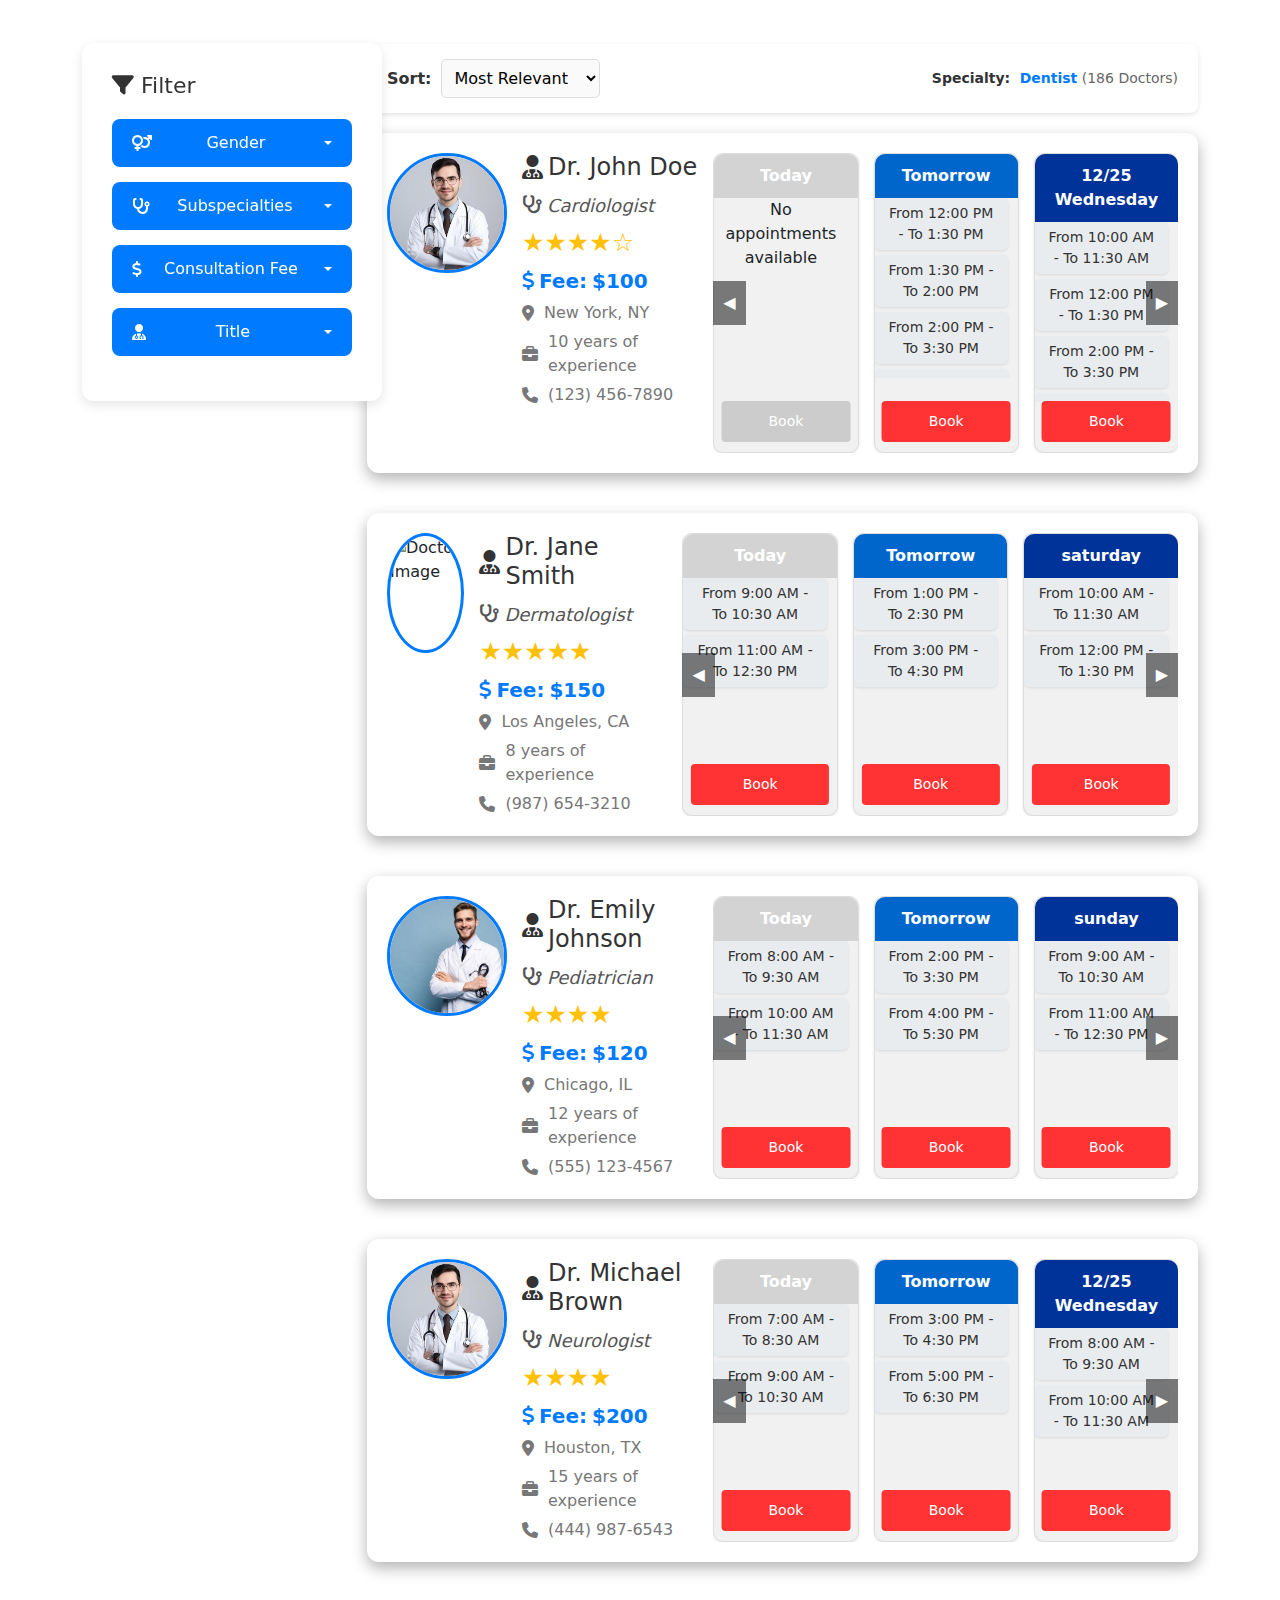
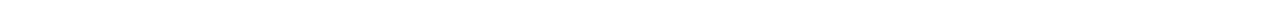
==== Doctor_Information/index.html @ 260761ae "Add doctor information folder" ====
<!DOCTYPE html>
<html lang="en">
<head>
    <meta charset="UTF-8">
    <meta name="viewport" content="width=device-width, initial-scale=1.0">
    <title>Medical System</title>
    <link rel="stylesheet" href="style.css">
    <link href="https://cdn.jsdelivr.net/npm/bootstrap@5.3.0-alpha1/dist/css/bootstrap.min.css" rel="stylesheet">
    <link rel="stylesheet" href="https://cdnjs.cloudflare.com/ajax/libs/font-awesome/6.7.2/css/all.min.css">
</head>
<body>
    <div class="container mt-4">
        <!-- Filter Box -->
        <div class="row">
            <div class="col-md-3">
                <button class="filter-toggle" onclick="toggleFilterBox()">Filter</button>
                <div class="filter-box">
                    <h4><i class="fa-solid fa-filter"></i> Filter</h4>
                    <div class="filter-group">
                        <div class="dropdown">
                            <button class="dropdown-toggle"><i class="fa-solid fa-venus-mars"></i> Gender</button>
                            <div class="dropdown-content">
                                <label><input type="checkbox" id="male"> Male</label>
                                <label><input type="checkbox" id="female"> Female</label>
                            </div>
                        </div>
                    </div>
                    <div class="filter-group">
                        <div class="dropdown">
                            <button class="dropdown-toggle"><i class="fa-solid fa-stethoscope"></i> Subspecialties</button>
                            <div class="dropdown-content">
                                <label><input type="checkbox" id="Allspecialty1"> All</label>
                                <label><input type="checkbox" id="specialty1"> Specialty 1</label>
                                <label><input type="checkbox" id="specialty2"> Specialty 2</label>
                                <label><input type="checkbox" id="specialty3"> Specialty 3</label>
                                <label><input type="checkbox" id="specialty4"> Specialty 4</label>
                            </div>
                        </div>
                    </div>
                    <div class="filter-group">
                        <div class="dropdown">
                            <button class="dropdown-toggle"><i class="fa-solid fa-dollar-sign"></i> Consultation Fee</button>
                            <div class="dropdown-content">
                                <label><input type="checkbox" id="fee1"> $50</label>
                                <label><input type="checkbox" id="fee2"> $100</label>
                                <label><input type="checkbox" id="fee3"> Less than $50</label>
                                <label><input type="checkbox" id="fee4"> $50 - $100</label>
                                <label><input type="checkbox" id="fee5"> More than $100</label>
                            </div>
                        </div>
                    </div>
                    <div class="filter-group">
                        <div class="dropdown">
                            <button class="dropdown-toggle"><i class="fa-solid fa-user-md"></i> Title</button>
                            <div class="dropdown-content">
                                <label><input type="checkbox" id="title1"> Dr.</label>
                                <label><input type="checkbox" id="title2"> Prof.</label>
                            </div>
                        </div>
                    </div>
                </div>
            </div>

            <!-- Doctor Cards -->
            <div class="col-md-9">
                
                <div class="filter-bar">
                    <div class="sort-section">
                        <label for="sort" class="sort-label">Sort:</label>
                        <select id="sort" class="sort-select">
                            <option value="most-relevant">Most Relevant</option>
                            <option value="highest-rated">Highest Rated</option>
                            <option value="most-reviewed">Most Reviewed</option>
                        </select>
                    </div>
                    <div class="filter-section">
                        <span class="filter-title">Specialty:</span> 
                        <strong class="filter-value">Dentist</strong> (186 Doctors)
                    </div>
                </div>

                <div class="doctor-cards-container">
                    <!-- Doctor cards will be dynamically inserted here -->
                </div>
            </div>

        </div>
    </div>

    <script src="https://cdn.jsdelivr.net/npm/bootstrap@5.3.0-alpha1/dist/js/bootstrap.bundle.min.js"></script>
    <script src="script.js"></script>
</body>
</html>






<!-- 
/* Responsive Design */
@media (max-width: 1200px) {
    .filter-box {
        position: static;
        width: 100%;
        margin-bottom: 20px;
        box-shadow: none;
    }
    
    .container.mt-4 {
        margin-left: 0;
    }

    .doctor-card {
        flex-direction: column;
        align-items: center;
    }

    .doctor-card img {
        margin-bottom: 15px;
        width: 80px;
        height: 80px;
    }
    
    .doctor-card .card-body {
        width: 100%;
        text-align: center;
    }

    .doctor-card .card-body h5 {
        font-size: 20px;
    }

    .doctor-card .card-body .specialty,
    .doctor-card .card-body .fee,
    .doctor-card .card-body .rating {
        font-size: 14px;
    }
}

@media (max-width: 992px) {
    .filter-box {
        padding: 15px;
    }

    .schedule-carousel {
        flex-direction: column;
        gap: 10px;
    }

    .schedule-arrow {
        display: none;
    }

    .day-column {
        flex: none;
        width: 100%;
        margin-bottom: 15px;
    }

    .book-btn {
        padding: 8px 0;
        font-size: 12px;
    }
}

@media (max-width: 768px) {
    .filter-box {
        width: 100%;
    }
    
    .doctor-card {
        padding: 15px;
        margin-bottom: 20px;
    }

    .sort-section {
        flex-direction: column;
        align-items: flex-start;
    }
    
    .sort-label,
    .filter-title {
        font-size: 14px;
    }
    
    .sort-select {
        width: 100%;
    }
}

@media (max-width: 576px) {
    body {
        font-size: 14px;
    }

    .filter-box {
        padding: 10px;
    }
    
    .doctor-card img {
        width: 60px;
        height: 60px;
    }

    .doctor-card .card-body h5 {
        font-size: 18px;
    }

    .doctor-card .card-body .specialty,
    .doctor-card .card-body .fee,
    .doctor-card .card-body .rating {
        font-size: 12px;
    }
}
-->
---- Doctor_Information/style.css ----
/* Global Styles */
body {
    font-family: 'Arial', sans-serif;
    background-color: #f7f7f7;
    margin: 0;
    padding: 0;
}

.container {
    width: 100%;
    max-width: 1200px;
    margin: 0 auto;
    padding: 20px;
}

.row {
    display: flex;
    flex-wrap: wrap;
}

.col-3, .col-9 {
    padding: 15px;
}

.col-3 {
    flex: 0 0 25%;
    max-width: 25%;
}

.col-9 {
    flex: 0 0 75%;
    max-width: 75%;
}

/* Filter Box Style */
.filter-box {
    position: fixed;
    top: 43px;
    width: 300px;
    box-shadow: 0 4px 12px rgba(0, 0, 0, 0.1);
    border-radius: 12px;
    padding: 30px;
    background-color: #ffffff;
    margin-bottom: 30px;
    z-index: 1000;
}

.filter-box h4 {
    font-size: 22px;
    margin-bottom: 20px;
    color: #333;
}

.filter-box .filter-group {
    margin-bottom: 15px;
}

.filter-box label {
    font-weight: bold;
    color: #444;
}

.filter-box .dropdown {
    position: relative;
    display: inline-block;
    width: 100%;
}

.filter-box .dropdown-content {
    display: none;
    background-color: #f9f9f9;
    min-width: 160px;
    box-shadow: 0px 8px 16px rgba(0, 0, 0, 0.2);
    border-radius: 8px;
    padding: 10px;
    margin-top: 5px;
}

.filter-box .dropdown-content label {
    display: block;
}

.filter-box .dropdown button {
    background-color: #007bff;
    color: white;
    padding: 12px 20px;
    border-radius: 8px;
    width: 100%;
    text-align: left;
    font-size: 16px;
    cursor: pointer;
    border: none;
    display: flex;
    justify-content: space-between;
    align-items: center;
}

.filter-box .dropdown button:hover {
    background-color: #0056b3;
}

.filter-box .dropdown.open .dropdown-content {
    display: block;
}

/* Doctor Card Style */
.filter-bar {
    display: flex;
    justify-content: space-between;
    align-items: center;
    background-color: #ffffff;
    padding: 15px 20px;
    margin-bottom: 20px;
    border-radius: 8px;
    box-shadow: 0 2px 5px rgba(0, 0, 0, 0.1);
}

.sort-section {
    display: flex;
    align-items: center;
}

.sort-label {
    margin-right: 10px;
    font-weight: bold;
    color: #333;
}

.sort-select {
    padding: 8px;
    border: 1px solid #ddd;
    border-radius: 5px;
    background-color: #fafafa;
    transition: all 0.3s ease;
}

.sort-select:hover {
    border-color: #007bff;
}

.filter-section {
    font-size: 14px;
    color: #666;
}

.filter-title {
    font-weight: bold;
    margin-right: 5px;
    color: #333;
}

.filter-value {
    font-weight: bold;
    color: #007bff;
}

.doctor-card {
    background-color: #fff;
    border-radius: 12px;
    box-shadow: 0 6px 15px rgba(0, 0, 0, 0.3);
    margin-bottom: 40px;
    padding: 20px;
    display: flex;
    flex-direction: row;
    gap: 15px;
}

.doctor-card img {
    width: 120px;
    height: 120px;
    border-radius: 50%;
    object-fit: cover;
    border: 3px solid #007bff;
}

.doctor-card .card-body {
    display: flex;
    flex-direction: column;
    width: 300px;
    gap: 5px;
}

.doctor-card .card-body h5 {
    font-size: 24px;
    margin-bottom: 5px;
    color: #333;
    display: flex;
    align-items: center;
    gap: 5px;
}

.doctor-card .card-body .specialty {
    font-size: 18px;
    color: #555;
    font-style: italic;
    display: flex;
    align-items: center;
    gap: 5px;
    margin: 0;
}

.doctor-card .card-body .fee {
    font-size: 20px;
    color: #007bff;
    font-weight: bold;
    display: flex;
    align-items: center;
    gap: 5px;
    margin: 0;
}

.doctor-card .card-body .rating {
    font-size: 25px;
    color: #ffc107;
}

.doctor-card .card-body .location,
.doctor-card .card-body .experience,
.doctor-card .card-body .contact {
    font-size: 16px;
    color: #777;
    display: flex;
    align-items: center;
    gap: 5px;
    margin: 0;
}

.doctor-card .card-body .location i,
.doctor-card .card-body .experience i,
.doctor-card .card-body .contact i {
    margin-right: 5px;
}

.schedule-carousel {
    position: relative;
    display: flex;
    overflow: hidden;
    width: 100%;
}

.schedule-arrow {
    position: absolute;
    top: 50%;
    transform: translateY(-50%);
    background-color: rgba(0, 0, 0, 0.5);
    color: white;
    border: none;
    padding: 10px;
    cursor: pointer;
    z-index: 1000;
}

.schedule-arrow.left {
    left: 0;
}

.schedule-arrow.right {
    right: 0;
}

.schedule-container {
    display: flex;
    flex-direction: row;
    overflow: hidden;
    gap: 15px;
    transition: transform 0.5s ease;
}

.day-column {
    background-color: #f1f1f1;
    flex: 1;
    border: 1px solid #ddd;
    text-align: center;
    border-radius: 10px;
    position: relative;
    padding-bottom: 50px;
    box-shadow: 0 1px 3px rgba(0, 0, 0, 0.1);
}

.day-column:last-child {
    border-right: none;
}

.day-header {
    padding: 10px;
    font-weight: bold;
    color: #fff;
    border-radius: 10px 10px 0px 0px;
}

.day-header.today {
    background-color: lightgray;
}

.day-header.tomorrow {
    background-color: #0066cc;
}

.day-header.other {
    background-color: #003399;
}

.scrollable {
    max-height: 180px;
    overflow-y: auto;
    padding-right: 10px;
    scroll-behavior: smooth;
}

.scrollable::-webkit-scrollbar {
    width: 8px;
}

.scrollable::-webkit-scrollbar-track {
    background: #f1f1f1;
    border-radius: 5px;
}

.scrollable::-webkit-scrollbar-thumb {
    background: #c1c1c1;
    border-radius: 5px;
}

.scrollable::-webkit-scrollbar-thumb:hover {
    background: #a1a1a1;
}

.time-slot {
    padding: 5px 10px;
    margin-bottom: 5px;
    background-color: #e9ecef;
    border-radius: 5px;
    color: #333;
    font-size: 14px;
    box-shadow: 0 1px 3px rgba(0, 0, 0, 0.1);
}

.time-slot:hover {
    background-color: blue;
    color: white;
    cursor: pointer;
    transition: all 0.8s ease;
    transform: scale(1.1);
}

.book-btn {
    display: block;
    position: absolute;
    bottom: 10px;
    left: 50%;
    transform: translateX(-50%);
    width: 90%;
    padding: 10px 0;
    font-size: 14px;
    border: none;
    border-radius: 4px;
    cursor: pointer;
    color: #fff;
}

.book-btn.disabled {
    background-color: #ccc;
    cursor: not-allowed;
}

.book-btn.active {
    background-color: #ff3333;
}

.info {
    padding: 10px;
    text-align: center;
    font-size: 12px;
    background-color: #f4f4f4;
    color: #555;
}

/* Filter Toggle Button */
.filter-toggle {
    display: none;
    background-color: #007bff;
    color: white;
    padding: 10px 20px;
    border-radius: 8px;
    cursor: pointer;
    text-align: center;
    margin-bottom: 20px;
    position: fixed;
    top: 20px;
    left: 20px;
    z-index: 1001;
}

.filter-toggle:hover {
    background-color: #0056b3;
}

/* Responsive Design */
@media (min-width: 992px) and (max-width: 1200px) {
    .filter-box {
        position: fixed;
        width: 23% !important;
        margin-bottom: 20px;
        box-shadow: 0 1px 10px rgba(0, 0, 0, 0.4);
        border-radius: 12px;
        padding: 14px;
        background-color: #ffffff;
        left: 30px;
        margin: auto;
    }

    .doctor-card {
        flex-direction: row ;
        align-items: center;
    }

    .doctor-card img {
        margin-bottom: 15px;
        width: 80px ;
        height: 80px ;
    }
    
    .doctor-card .card-body {
        text-align: center ;
        align-items: baseline ;
    }

    .doctor-card .card-body h5 {
        font-size: 20px;
    }

    .doctor-card .card-body .specialty,
    .doctor-card .card-body .fee {
        font-size: 14px;
    }

    .doctor-card .card-body .rating {
        font-size: 20px ;
    }
}

@media (min-width: 768px) and (max-width: 991px) {

    .filter-box {
        position: fixed;
        width: 23%;
        box-shadow: 0 1px 10px rgba(0, 0, 0, 0.4);
        border-radius: 12px;
        padding: 10px;
        background-color: #ffffff;
        left: 20px;
    }
    .filter-box h4 {
        font-size: 20px;
    }
    .filter-box .dropdown button {
        font-size: 14px;
    }

    .doctor-card {
        flex-direction: column ;
        align-items: center;
    }

    .doctor-card img {
        margin-bottom: 15px ;
        width: 80px ;
        height: 80px ;
    }
    
    .doctor-card .card-body {
        width: 100% ;
        text-align: center ;
    }

    .doctor-card .card-body h5 {
        font-size: 20px;
    }

    .doctor-card .card-body .specialty,
    .doctor-card .card-body .fee,
    .doctor-card .card-body .rating {
        font-size: 14px;
    }
}


@media (max-width: 767px) {
    .filter-box {
        display: none !important;
        width: 100% !important;
    }
    .filter-box h4 {
        font-size: 20px;
    }
    .filter-box .dropdown button {
        font-size: 14px;
    }

    .filter-toggle {
        display: block !important;
    }
    .filter-box h4 {
        font-size: 20px;
    }
    .filter-box .dropdown button {
        font-size: 14px;
    }
    .filter-box.active {
        display: block !important;
        position: fixed !important;
        top: 68px !important;
        left: 20px !important;
        width: 230px !important;
        z-index: 2000 !important;
    }

    .doctor-card {
        padding: 15px ;
        margin-bottom: 20px ;
        display: flex ;
        flex-direction: column;
    }


    .sort-section {
        flex-direction: column !important;
        align-items: flex-start !important;
    }
    
    .sort-label,
    .filter-title {
        font-size: 14px !important;
    }
    
    .sort-select {
        width: 100% !important;
    }
}

@media (max-width: 576px) {
    body {
        font-size: 14px !important;
    }

    .filter-box {
        padding: 10px !important;
    }
    
    .doctor-card img {
        width: 60px !important;
        height: 60px !important;
    }

    .doctor-card .card-body h5 {
        font-size: 18px !important;
    }

    .doctor-card .card-body .specialty,
    .doctor-card .card-body .fee,
    .doctor-card .card-body .rating {
        font-size: 12px !important;
    }
}
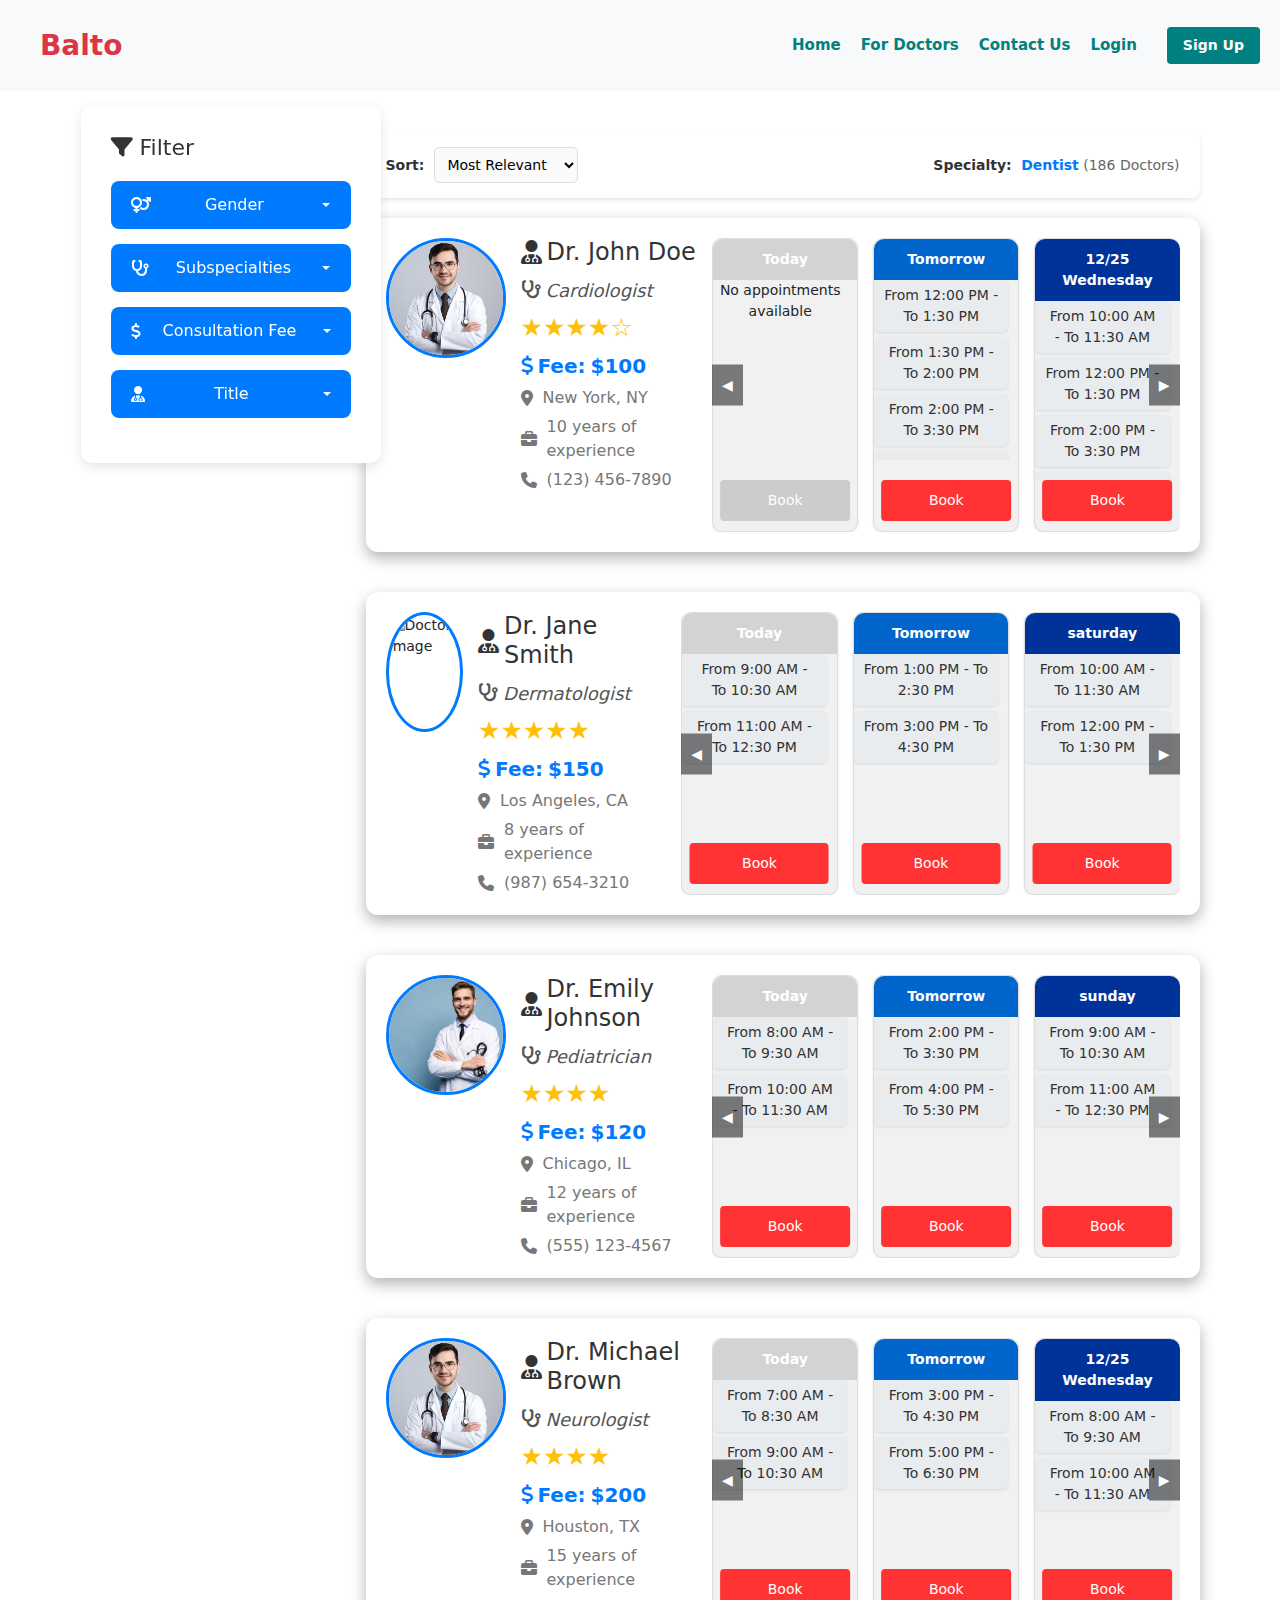
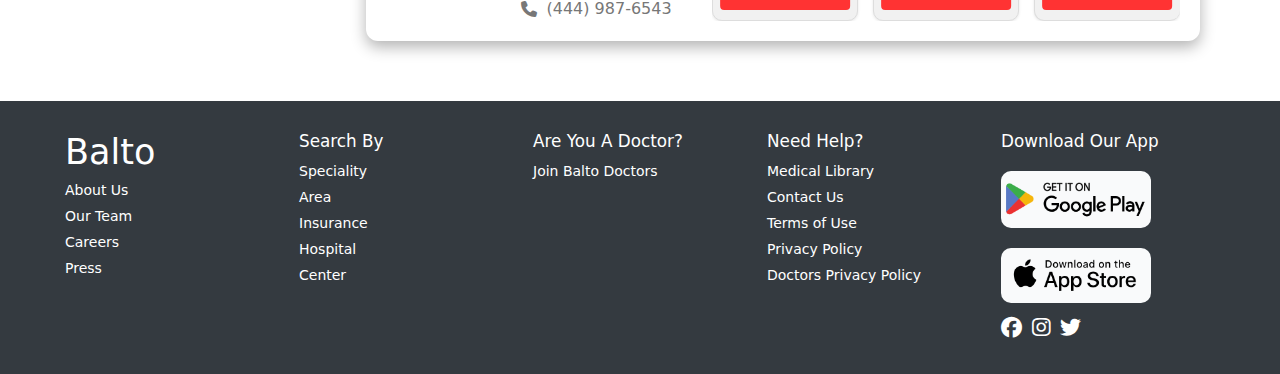
==== commit 507d4381: "Merge branch 'main' of https://github.com/mohamed-belall/Balto_frontEnd into home" ====
--- a/Doctor_Information/index.html
+++ b/Doctor_Information/index.html
@@ -5,10 +5,28 @@
     <meta name="viewport" content="width=device-width, initial-scale=1.0">
     <title>Medical System</title>
     <link rel="stylesheet" href="style.css">
+    <link rel="stylesheet" href="../Shared/Shared_Style.css">
     <link href="https://cdn.jsdelivr.net/npm/bootstrap@5.3.0-alpha1/dist/css/bootstrap.min.css" rel="stylesheet">
     <link rel="stylesheet" href="https://cdnjs.cloudflare.com/ajax/libs/font-awesome/6.7.2/css/all.min.css">
 </head>
 <body>
+
+    <nav class="navbar">
+        <div class="logo">
+          <!-- <img src="https://via.placeholder.com/100x30" alt="Vezeeta Logo" /> -->
+          <span>Balto</span>
+        </div>
+        <div class="nav-content">
+          <ul class="nav-links">
+            <li><a href="#">Home</a></li>
+            <li><a href="#">For Doctors</a></li>
+            <li><a href="#">Contact Us</a></li>
+            <li><a href="../doctor/signin.html">Login</a></li>
+          </ul>
+          <button class="signup-btn"  onclick="openModal()">Sign Up</button>
+        </div>
+      </nav>
+
     <div class="container mt-4">
         <!-- Filter Box -->
         <div class="row">
@@ -87,6 +105,71 @@
         </div>
     </div>
 
+    <footer>
+        <div class="footer-container">
+          <!-- Column 1 -->
+          <div class="footer-column">
+            <h1>Balto</h1>
+            <ul>
+              <li><a href="#">About Us</a></li>
+              <li><a href="#">Our Team</a></li>
+              <li><a href="#">Careers</a></li>
+              <li><a href="#">Press</a></li>
+            </ul>
+          </div>
+    
+          <!-- Column 2 -->
+          <div class="footer-column">
+            <h3>Search By</h3>
+            <ul>
+              <li><a href="#">Speciality</a></li>
+              <li><a href="#">Area</a></li>
+              <li><a href="#">Insurance</a></li>
+              <li><a href="#">Hospital</a></li>
+              <li><a href="#">Center</a></li>
+            </ul>
+          </div>
+    
+          <!-- Column 3 -->
+          <div class="footer-column">
+            <h3>Are You A Doctor?</h3>
+            <ul>
+              <li><a href="#">Join Balto Doctors</a></li>
+            </ul>
+          </div>
+    
+          <!-- Column 4 -->
+          <div class="footer-column">
+            <h3>Need Help?</h3>
+            <ul>
+              <li><a href="#">Medical Library</a></li>
+              <li><a href="#">Contact Us</a></li>
+              <li><a href="#">Terms of Use</a></li>
+              <li><a href="#">Privacy Policy</a></li>
+              <li><a href="#">Doctors Privacy Policy</a></li>
+            </ul>
+          </div>
+    
+          <!-- Column 5 -->
+          <div class="footer-column">
+            <h3>Download Our App</h3>
+            <div class="app-links">
+              <a href="#">
+                <img src="../assets/images/gp.png" alt="Google Play" />
+              </a>
+              <a href="#">
+                <img src="../assets/images/as.png" alt="App Store" />
+              </a>
+            </div>
+            <div class="social-icons">
+              <a href="#"><i class="fa-brands fa-facebook"></i></a>
+              <a href="#"><i class="fa-brands fa-instagram"></i></i></a>
+              <a href="#"><i class="fa-brands fa-twitter"></i></a>
+            </div>
+          </div>
+        </div>
+      </footer>
+
     <script src="https://cdn.jsdelivr.net/npm/bootstrap@5.3.0-alpha1/dist/js/bootstrap.bundle.min.js"></script>
     <script src="script.js"></script>
 </body>
--- a/Doctor_Information/style.css
+++ b/Doctor_Information/style.css
@@ -35,7 +35,7 @@
 /* Filter Box Style */
 .filter-box {
     position: fixed;
-    top: 43px;
+    top: 105px;
     width: 300px;
     box-shadow: 0 4px 12px rgba(0, 0, 0, 0.1);
     border-radius: 12px;
@@ -407,6 +407,7 @@
         background-color: #ffffff;
         left: 30px;
         margin: auto;
+        top: 130px;
     }
 
     .doctor-card {
@@ -430,7 +431,8 @@
     }
 
     .doctor-card .card-body .specialty,
-    .doctor-card .card-body .fee {
+    .doctor-card .card-body .fee ,
+    .doctor-card .card-body .experience {
         font-size: 14px;
     }
 
@@ -449,6 +451,7 @@
         padding: 10px;
         background-color: #ffffff;
         left: 20px;
+        top: 130px;
     }
     .filter-box h4 {
         font-size: 20px;
@@ -478,9 +481,13 @@
     }
 
     .doctor-card .card-body .specialty,
-    .doctor-card .card-body .fee,
-    .doctor-card .card-body .rating {
+    .doctor-card .card-body .fee
+    {
         font-size: 14px;
+    }
+    .doctor-card .card-body .rating 
+    {
+        font-size: 20px;
     }
 }
 
@@ -498,7 +505,8 @@
     }
 
     .filter-toggle {
-        display: block !important;
+        display: block;
+        top: 85px;
     }
     .filter-box h4 {
         font-size: 20px;
@@ -509,7 +517,7 @@
     .filter-box.active {
         display: block !important;
         position: fixed !important;
-        top: 68px !important;
+        top: 130px !important;
         left: 20px !important;
         width: 230px !important;
         z-index: 2000 !important;
@@ -522,10 +530,16 @@
         flex-direction: column;
     }
 
-
+    .filter-bar
+    {
+        display: flex;
+        flex-direction: column;
+        gap: 10px;
+    }
+    
     .sort-section {
-        flex-direction: column !important;
-        align-items: flex-start !important;
+        flex-direction: row;
+        align-items: center;
     }
     
     .sort-label,
--- a/Shared/Shared_Style.css
+++ b/Shared/Shared_Style.css
@@ -0,0 +1,161 @@
+:root {
+    --primary-color: #008080;
+    --secondary-color: #919191;
+    --success-color: #28a745;
+    --danger-color: #dc3545;
+    --warning-color: #ffc107;
+    --info-color: #17a2b8;
+    --light-color: #f8f9fa;
+    --dark-color: #343a40;
+    font-size: 14px !important;
+  }
+
+  /* =======  header =======*/
+
+.navbar {
+    display: flex;
+    justify-content: space-between;
+    align-items: center;
+    border: none !important;
+    border-bottom: 1px solid #ddd;
+    padding: 30px 20px;
+    background-color: var(--light-color);
+    color: white;
+  }
+  .nav-content {
+    display: flex;
+    align-items: center;
+    gap: 30px;
+    padding: 20px;
+  }
+  
+  .logo img {
+    height: 30px;
+  }
+  .logo span {
+    font-size: 2rem;
+    font-weight: bolder;
+    color: var(--danger-color);
+    margin-left: 40px;
+  }
+  
+  .nav-links {
+    list-style: none;
+    display: flex;
+    gap: 20px;
+    margin: 0;
+    padding: 0;
+  }
+  
+  .nav-links li {
+    display: inline;
+    font-size: 15px;
+    font-weight: bold;
+  }
+  
+  .nav-links a {
+    text-decoration: none;
+    color: var(--primary-color);
+    font-weight: bold;
+  }
+  
+  .nav-links a:hover {
+    color: var(--secondary-color);
+  }
+  
+  .signup-btn {
+    padding: 8px 16px;
+    background-color: var(--primary-color);
+    color: white;
+    border: none;
+    border-radius: 4px;
+    cursor: pointer;
+    font-weight: bold;
+  }
+  
+  .signup-btn:hover {
+    background-color: var(--dark-color);
+  }
+
+  /* Footer */
+
+  footer {
+    background-color: var(--dark-color);
+    color: white;
+    padding: 20px 0;
+  }
+  
+  .footer-container {
+    display: flex;
+    flex-wrap: wrap;
+    max-width: 1200px;
+    margin: 0 auto;
+    padding: 0 15px;
+    justify-content: space-between;
+  }
+  
+  .footer-column {
+    flex: 1;
+    min-width: 200px;
+    margin: 10px;
+  }
+  
+  .footer-column h3 {
+    font-size: 1.2rem;
+    margin-bottom: 10px;
+  }
+  
+  .footer-column ul {
+    list-style: none;
+    padding: 0;
+  }
+  
+  .footer-column ul li {
+    margin: 5px 0;
+  }
+  
+  .footer-column ul li a {
+    color: white;
+    text-decoration: none;
+    transition: color 0.3s ease;
+  }
+  
+  .footer-column ul li a:hover {
+    color: var(--primary-color);
+  }
+  
+  .app-links img {
+    max-width: 150px;
+    border-radius: 10px;
+    margin: 10px 0;
+  }
+  
+  .social-icons {
+    display: flex;
+    gap: 10px;
+  }
+  
+  .social-icons a {
+    color: white;
+    font-size: 1.5rem;
+    transition: color 0.3s ease;
+  }
+  
+  .social-icons a:hover {
+    color: var(--primary-color);
+  }
+  
+  @media (max-width: 768px) {
+    .footer-container {
+      flex-direction: column;
+      align-items: center;
+    }
+  
+    .footer-column {
+      text-align: center;
+    }
+  
+    .social-icons {
+      justify-content: center;
+    }
+  }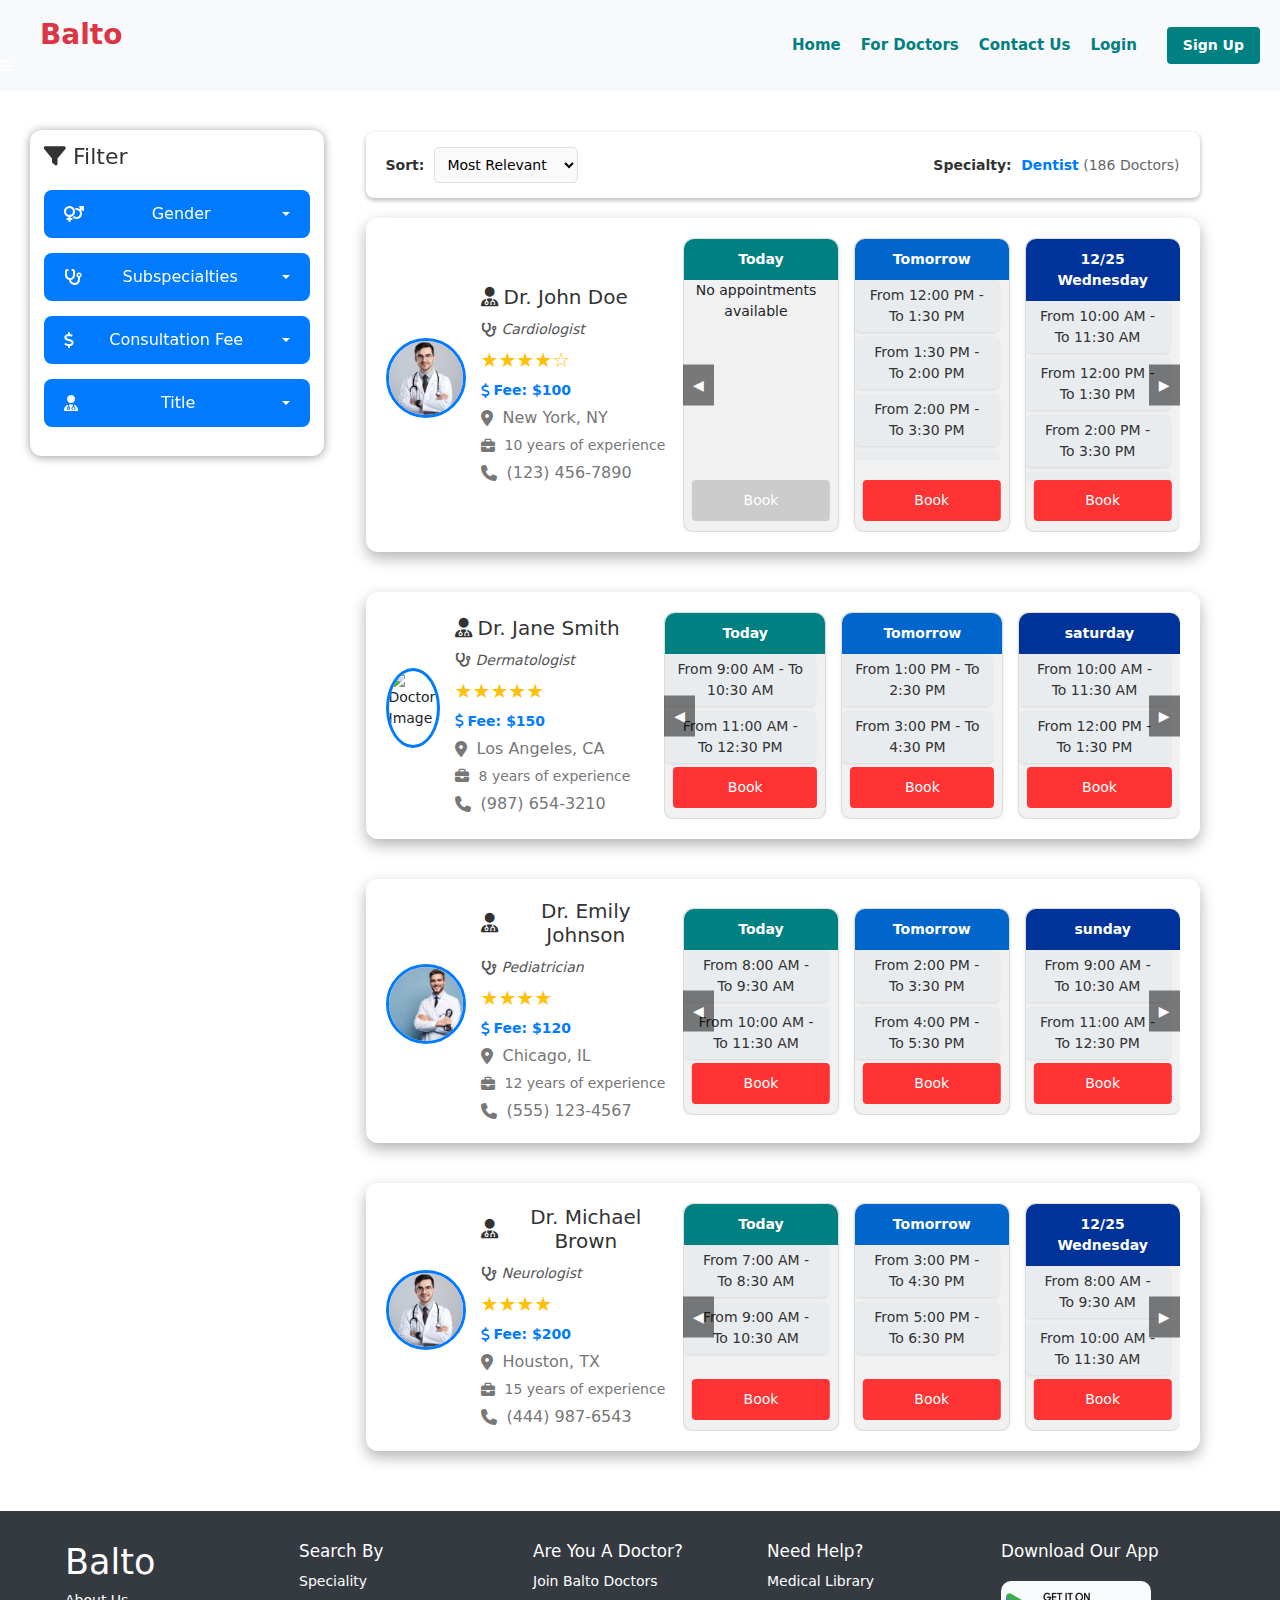
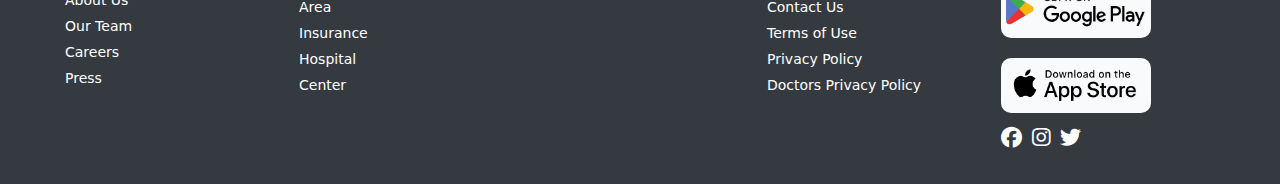
==== commit 6707fcd2: "Merge branch 'main' of https://github.com/mohamed-belall/Balto_frontEnd" ====
--- a/Doctor_Information/index.html
+++ b/Doctor_Information/index.html
@@ -12,34 +12,40 @@
 <body>
 
     <nav class="navbar">
-        <div class="logo">
-          <!-- <img src="https://via.placeholder.com/100x30" alt="Vezeeta Logo" /> -->
-          <span>Balto</span>
-        </div>
+        <div class="nav-header">
+  
+            <div class="logo">
+              <span>Balto</span>
+            </div>
+            <div class="menu-toggle">
+              <i class="fa fa-bars"></i>
+            </div>
+          </div>
         <div class="nav-content">
           <ul class="nav-links">
-            <li><a href="#">Home</a></li>
-            <li><a href="#">For Doctors</a></li>
+            <li><a href="../home/home.html">Home</a></li>
+            <li><a href="../doctor/docsignup.html">For Doctors</a></li>
             <li><a href="#">Contact Us</a></li>
             <li><a href="../doctor/signin.html">Login</a></li>
           </ul>
           <button class="signup-btn"  onclick="openModal()">Sign Up</button>
         </div>
-      </nav>
+    </nav>
 
     <div class="container mt-4">
+      
         <!-- Filter Box -->
         <div class="row">
             <div class="col-md-3">
-                <button class="filter-toggle" onclick="toggleFilterBox()">Filter</button>
+                <button class="filter-toggle" onclick="toggleFilterBox()"><i class="fa-solid fa-filter"></i></button>
                 <div class="filter-box">
                     <h4><i class="fa-solid fa-filter"></i> Filter</h4>
                     <div class="filter-group">
                         <div class="dropdown">
                             <button class="dropdown-toggle"><i class="fa-solid fa-venus-mars"></i> Gender</button>
                             <div class="dropdown-content">
-                                <label><input type="checkbox" id="male"> Male</label>
-                                <label><input type="checkbox" id="female"> Female</label>
+                                <label><input type="checkbox" id="male" onclick="toggleGender('male')"> Male</label>
+                                <label><input type="checkbox" id="female" onclick="toggleGender('female')"> Female</label>
                             </div>
                         </div>
                     </div>
@@ -81,7 +87,6 @@
 
             <!-- Doctor Cards -->
             <div class="col-md-9">
-                
                 <div class="filter-bar">
                     <div class="sort-section">
                         <label for="sort" class="sort-label">Sort:</label>
@@ -172,128 +177,6 @@
 
     <script src="https://cdn.jsdelivr.net/npm/bootstrap@5.3.0-alpha1/dist/js/bootstrap.bundle.min.js"></script>
     <script src="script.js"></script>
+    <script src="../Shared/Shared_Script.js"></script>
 </body>
 </html>
-
-
-
-
-
-
-<!-- 
-/* Responsive Design */
-@media (max-width: 1200px) {
-    .filter-box {
-        position: static;
-        width: 100%;
-        margin-bottom: 20px;
-        box-shadow: none;
-    }
-    
-    .container.mt-4 {
-        margin-left: 0;
-    }
-
-    .doctor-card {
-        flex-direction: column;
-        align-items: center;
-    }
-
-    .doctor-card img {
-        margin-bottom: 15px;
-        width: 80px;
-        height: 80px;
-    }
-    
-    .doctor-card .card-body {
-        width: 100%;
-        text-align: center;
-    }
-
-    .doctor-card .card-body h5 {
-        font-size: 20px;
-    }
-
-    .doctor-card .card-body .specialty,
-    .doctor-card .card-body .fee,
-    .doctor-card .card-body .rating {
-        font-size: 14px;
-    }
-}
-
-@media (max-width: 992px) {
-    .filter-box {
-        padding: 15px;
-    }
-
-    .schedule-carousel {
-        flex-direction: column;
-        gap: 10px;
-    }
-
-    .schedule-arrow {
-        display: none;
-    }
-
-    .day-column {
-        flex: none;
-        width: 100%;
-        margin-bottom: 15px;
-    }
-
-    .book-btn {
-        padding: 8px 0;
-        font-size: 12px;
-    }
-}
-
-@media (max-width: 768px) {
-    .filter-box {
-        width: 100%;
-    }
-    
-    .doctor-card {
-        padding: 15px;
-        margin-bottom: 20px;
-    }
-
-    .sort-section {
-        flex-direction: column;
-        align-items: flex-start;
-    }
-    
-    .sort-label,
-    .filter-title {
-        font-size: 14px;
-    }
-    
-    .sort-select {
-        width: 100%;
-    }
-}
-
-@media (max-width: 576px) {
-    body {
-        font-size: 14px;
-    }
-
-    .filter-box {
-        padding: 10px;
-    }
-    
-    .doctor-card img {
-        width: 60px;
-        height: 60px;
-    }
-
-    .doctor-card .card-body h5 {
-        font-size: 18px;
-    }
-
-    .doctor-card .card-body .specialty,
-    .doctor-card .card-body .fee,
-    .doctor-card .card-body .rating {
-        font-size: 12px;
-    }
-}
--->--- a/Doctor_Information/style.css
+++ b/Doctor_Information/style.css
@@ -1,578 +1,566 @@
+/* Define CSS variables */
+:root {
+  --doc-primary-color: #007bff;
+  --doc-secondary-color: #0056b3;
+  --doc-background-color: #f7f7f7;
+  --doc-text-color: #333;
+  --doc-border-radius: 12px;
+  --doc-box-shadow: 0 4px 12px rgba(0, 0, 0, 0.1);
+  --doc-transition: all 0.3s ease;
+}
+
 /* Global Styles */
 body {
-    font-family: 'Arial', sans-serif;
-    background-color: #f7f7f7;
-    margin: 0;
-    padding: 0;
+  font-family: "Arial", sans-serif;
+  background-color: var(--doc-background-color);
+  margin: 0;
+  padding: 0;
 }
 
 .container {
-    width: 100%;
-    max-width: 1200px;
-    margin: 0 auto;
-    padding: 20px;
-}
-
-.row {
-    display: flex;
-    flex-wrap: wrap;
-}
-
-.col-3, .col-9 {
-    padding: 15px;
-}
-
-.col-3 {
-    flex: 0 0 25%;
-    max-width: 25%;
-}
-
-.col-9 {
-    flex: 0 0 75%;
-    max-width: 75%;
-}
-
-/* Filter Box Style */
+  width: 100%;
+  max-width: 1200px;
+  margin: 0 auto;
+  padding: 20px;
+}
+
+/*********************** Filter Box Style ***********************/
 .filter-box {
-    position: fixed;
-    top: 105px;
-    width: 300px;
-    box-shadow: 0 4px 12px rgba(0, 0, 0, 0.1);
-    border-radius: 12px;
-    padding: 30px;
-    background-color: #ffffff;
-    margin-bottom: 30px;
-    z-index: 1000;
+  left: 163px;
+  position: fixed;
+  top: 205px;
+  width: 300px;
+  box-shadow: var(--doc-box-shadow);
+  border-radius: var(--doc-border-radius);
+  padding: 30px;
+  background-color: #ffffff;
+  z-index: 1000;
 }
 
 .filter-box h4 {
-    font-size: 22px;
-    margin-bottom: 20px;
-    color: #333;
+  font-size: 22px;
+  margin-bottom: 20px;
+  color: var(--doc-text-color);
 }
 
 .filter-box .filter-group {
-    margin-bottom: 15px;
+  margin-bottom: 15px;
 }
 
 .filter-box label {
-    font-weight: bold;
-    color: #444;
-}
-
-.filter-box .dropdown {
-    position: relative;
-    display: inline-block;
-    width: 100%;
+  font-weight: bold;
+  color: #444;
 }
 
 .filter-box .dropdown-content {
-    display: none;
-    background-color: #f9f9f9;
-    min-width: 160px;
-    box-shadow: 0px 8px 16px rgba(0, 0, 0, 0.2);
-    border-radius: 8px;
-    padding: 10px;
-    margin-top: 5px;
+  display: none;
+  background-color: #f9f9f9;
+  min-width: 160px;
+  box-shadow: 0px 8px 16px rgba(0, 0, 0, 0.2);
+  border-radius: 8px;
+  padding: 10px;
+  margin-top: 5px;
 }
 
 .filter-box .dropdown-content label {
-    display: block;
+  display: block;
 }
 
 .filter-box .dropdown button {
-    background-color: #007bff;
-    color: white;
-    padding: 12px 20px;
-    border-radius: 8px;
-    width: 100%;
-    text-align: left;
-    font-size: 16px;
-    cursor: pointer;
-    border: none;
-    display: flex;
-    justify-content: space-between;
-    align-items: center;
+  display: flex;
+  justify-content: space-between;
+  align-items: center;
+  background-color: var(--doc-primary-color);
+  color: white;
+  padding: 12px 20px;
+  border-radius: 8px;
+  width: 100%;
+  font-size: 16px;
+  cursor: pointer;
+  border: none;
 }
 
 .filter-box .dropdown button:hover {
-    background-color: #0056b3;
+  background-color: var(--doc-secondary-color);
 }
 
 .filter-box .dropdown.open .dropdown-content {
-    display: block;
-}
-
-/* Doctor Card Style */
+  display: block;
+}
+
+/*********************** Doctor Card Style ***********************/
+/****** Filter Bar ******/
 .filter-bar {
-    display: flex;
-    justify-content: space-between;
-    align-items: center;
-    background-color: #ffffff;
-    padding: 15px 20px;
-    margin-bottom: 20px;
-    border-radius: 8px;
-    box-shadow: 0 2px 5px rgba(0, 0, 0, 0.1);
+  display: flex;
+  justify-content: space-between;
+  align-items: center;
+  background-color: #ffffff;
+  padding: 15px 20px;
+  margin-bottom: 20px;
+  border-radius: 8px;
+  box-shadow: 0 2px 5px rgba(0, 0, 0, 0.3);
 }
 
 .sort-section {
-    display: flex;
-    align-items: center;
+  display: flex;
+  align-items: center;
 }
 
 .sort-label {
-    margin-right: 10px;
-    font-weight: bold;
-    color: #333;
+  margin-right: 10px;
+  font-weight: bold;
+  color: var(--doc-text-color);
 }
 
 .sort-select {
-    padding: 8px;
-    border: 1px solid #ddd;
-    border-radius: 5px;
-    background-color: #fafafa;
-    transition: all 0.3s ease;
+  padding: 8px;
+  border: 1px solid #ddd;
+  border-radius: 5px;
+  background-color: #fafafa;
+  transition: var(--doc-transition);
 }
 
 .sort-select:hover {
-    border-color: #007bff;
+  border-color: var(--doc-primary-color);
 }
 
 .filter-section {
-    font-size: 14px;
-    color: #666;
+  font-size: 14px;
+  color: #666;
 }
 
 .filter-title {
-    font-weight: bold;
-    margin-right: 5px;
-    color: #333;
+  font-weight: bold;
+  margin-right: 5px;
+  color: var(--doc-text-color);
 }
 
 .filter-value {
-    font-weight: bold;
-    color: #007bff;
-}
-
+  font-weight: bold;
+  color: var(--doc-primary-color);
+}
+
+/****** Doctor Card ******/
 .doctor-card {
-    background-color: #fff;
-    border-radius: 12px;
-    box-shadow: 0 6px 15px rgba(0, 0, 0, 0.3);
-    margin-bottom: 40px;
-    padding: 20px;
-    display: flex;
-    flex-direction: row;
-    gap: 15px;
+  background-color: #fff;
+  border-radius: var(--doc-border-radius);
+  box-shadow: 0 6px 15px rgba(0, 0, 0, 0.3);
+  margin-bottom: 40px;
+  padding: 20px;
+  display: flex;
+  flex-direction: row;
+  gap: 15px;
 }
 
 .doctor-card img {
-    width: 120px;
-    height: 120px;
-    border-radius: 50%;
-    object-fit: cover;
-    border: 3px solid #007bff;
+  width: 120px;
+  height: 120px;
+  border-radius: 50%;
+  object-fit: cover;
+  border: 3px solid var(--doc-primary-color);
 }
 
 .doctor-card .card-body {
-    display: flex;
-    flex-direction: column;
-    width: 300px;
-    gap: 5px;
+  display: flex;
+  flex-direction: column;
+  width: 300px;
+  gap: 5px;
 }
 
 .doctor-card .card-body h5 {
-    font-size: 24px;
-    margin-bottom: 5px;
-    color: #333;
-    display: flex;
-    align-items: center;
-    gap: 5px;
+  font-size: 24px;
+  margin-bottom: 5px;
+  color: var(--doc-text-color);
+  display: flex;
+  align-items: center;
+  gap: 5px;
 }
 
 .doctor-card .card-body .specialty {
-    font-size: 18px;
-    color: #555;
-    font-style: italic;
-    display: flex;
-    align-items: center;
-    gap: 5px;
-    margin: 0;
+  font-size: 18px;
+  color: #555;
+  font-style: italic;
+  display: flex;
+  align-items: center;
+  gap: 5px;
+  margin: 0;
 }
 
 .doctor-card .card-body .fee {
-    font-size: 20px;
-    color: #007bff;
-    font-weight: bold;
-    display: flex;
-    align-items: center;
-    gap: 5px;
-    margin: 0;
+  font-size: 20px;
+  color: var(--doc-primary-color);
+  font-weight: bold;
+  display: flex;
+  align-items: center;
+  gap: 5px;
+  margin: 0;
 }
 
 .doctor-card .card-body .rating {
-    font-size: 25px;
-    color: #ffc107;
+  font-size: 25px;
+  color: #ffc107;
 }
 
 .doctor-card .card-body .location,
 .doctor-card .card-body .experience,
 .doctor-card .card-body .contact {
-    font-size: 16px;
-    color: #777;
-    display: flex;
-    align-items: center;
-    gap: 5px;
-    margin: 0;
+  font-size: 16px;
+  color: #777;
+  display: flex;
+  align-items: center;
+  gap: 5px;
+  margin: 0;
 }
 
 .doctor-card .card-body .location i,
 .doctor-card .card-body .experience i,
 .doctor-card .card-body .contact i {
-    margin-right: 5px;
+  margin-right: 5px;
 }
 
 .schedule-carousel {
-    position: relative;
-    display: flex;
-    overflow: hidden;
-    width: 100%;
+  position: relative;
+  display: flex;
+  overflow: hidden;
+  width: 100%;
 }
 
 .schedule-arrow {
-    position: absolute;
-    top: 50%;
-    transform: translateY(-50%);
-    background-color: rgba(0, 0, 0, 0.5);
-    color: white;
-    border: none;
-    padding: 10px;
-    cursor: pointer;
-    z-index: 1000;
+  position: absolute;
+  top: 50%;
+  transform: translateY(-50%);
+  background-color: rgba(0, 0, 0, 0.5);
+  color: white;
+  border: none;
+  padding: 10px;
+  cursor: pointer;
+  z-index: 1000;
 }
 
 .schedule-arrow.left {
-    left: 0;
+  left: 0;
 }
 
 .schedule-arrow.right {
-    right: 0;
+  right: 0;
 }
 
 .schedule-container {
-    display: flex;
-    flex-direction: row;
-    overflow: hidden;
-    gap: 15px;
-    transition: transform 0.5s ease;
+  display: flex;
+  flex-direction: row;
+  overflow: hidden;
+  gap: 15px;
+  transition: transform 0.5s ease;
 }
 
 .day-column {
-    background-color: #f1f1f1;
-    flex: 1;
-    border: 1px solid #ddd;
-    text-align: center;
-    border-radius: 10px;
-    position: relative;
-    padding-bottom: 50px;
-    box-shadow: 0 1px 3px rgba(0, 0, 0, 0.1);
+  background-color: #f1f1f1;
+  flex: 1;
+  border: 1px solid #ddd;
+  text-align: center;
+  border-radius: 10px;
+  position: relative;
+  padding-bottom: 50px;
+  box-shadow: 0 1px 3px rgba(0, 0, 0, 0.1);
 }
 
 .day-column:last-child {
-    border-right: none;
+  border-right: none;
 }
 
 .day-header {
-    padding: 10px;
-    font-weight: bold;
-    color: #fff;
-    border-radius: 10px 10px 0px 0px;
+  padding: 10px;
+  font-weight: bold;
+  color: #fff;
+  border-radius: 10px 10px 0px 0px;
 }
 
 .day-header.today {
-    background-color: lightgray;
+  background-color: teal;
 }
 
 .day-header.tomorrow {
-    background-color: #0066cc;
+  background-color: #0066cc;
 }
 
 .day-header.other {
-    background-color: #003399;
+  background-color: #003399;
 }
 
 .scrollable {
-    max-height: 180px;
-    overflow-y: auto;
-    padding-right: 10px;
-    scroll-behavior: smooth;
+  max-height: 180px;
+  overflow-y: auto;
+  padding-right: 10px;
+  scroll-behavior: smooth;
 }
 
 .scrollable::-webkit-scrollbar {
-    width: 8px;
+  width: 8px;
 }
 
 .scrollable::-webkit-scrollbar-track {
-    background: #f1f1f1;
-    border-radius: 5px;
+  background: #f1f1f1;
+  border-radius: 5px;
 }
 
 .scrollable::-webkit-scrollbar-thumb {
-    background: #c1c1c1;
-    border-radius: 5px;
+  background: #c1c1c1;
+  border-radius: 5px;
 }
 
 .scrollable::-webkit-scrollbar-thumb:hover {
-    background: #a1a1a1;
+  background: #a1a1a1;
 }
 
 .time-slot {
-    padding: 5px 10px;
-    margin-bottom: 5px;
-    background-color: #e9ecef;
-    border-radius: 5px;
-    color: #333;
-    font-size: 14px;
-    box-shadow: 0 1px 3px rgba(0, 0, 0, 0.1);
+  padding: 5px 10px;
+  margin-bottom: 5px;
+  background-color: #e9ecef;
+  border-radius: 5px;
+  color: var(--doc-text-color);
+  font-size: 14px;
+  box-shadow: 0 1px 3px rgba(0, 0, 0, 0.1);
 }
 
 .time-slot:hover {
-    background-color: blue;
-    color: white;
-    cursor: pointer;
-    transition: all 0.8s ease;
-    transform: scale(1.1);
+  background-color: blue;
+  color: white;
+  cursor: pointer;
+  transition: all 0.8s ease;
+  transform: scale(1.1);
 }
 
 .book-btn {
-    display: block;
-    position: absolute;
-    bottom: 10px;
-    left: 50%;
-    transform: translateX(-50%);
-    width: 90%;
-    padding: 10px 0;
-    font-size: 14px;
-    border: none;
-    border-radius: 4px;
-    cursor: pointer;
-    color: #fff;
+  display: block;
+  position: absolute;
+  bottom: 10px;
+  left: 50%;
+  transform: translateX(-50%);
+  width: 90%;
+  padding: 10px 0;
+  font-size: 14px;
+  border: none;
+  border-radius: 4px;
+  cursor: pointer;
+  color: #fff;
 }
 
 .book-btn.disabled {
-    background-color: #ccc;
-    cursor: not-allowed;
+  background-color: #ccc;
+  cursor: not-allowed;
 }
 
 .book-btn.active {
-    background-color: #ff3333;
+  background-color: #ff3333;
 }
 
 .info {
-    padding: 10px;
-    text-align: center;
-    font-size: 12px;
-    background-color: #f4f4f4;
-    color: #555;
+  padding: 10px;
+  text-align: center;
+  font-size: 12px;
+  background-color: #f4f4f4;
+  color: #555;
 }
 
 /* Filter Toggle Button */
 .filter-toggle {
-    display: none;
-    background-color: #007bff;
-    color: white;
-    padding: 10px 20px;
-    border-radius: 8px;
-    cursor: pointer;
+  display: none;
+  background-color: var(--doc-primary-color);
+  color: white;
+  padding: 10px 20px;
+  border-radius: 0 34% 34% 0px;
+  cursor: pointer;
+  text-align: center;
+  margin-bottom: 20px;
+  position: fixed;
+  top: 20px;
+  left: -20px;
+  border: solid;
+  z-index: 1001;
+  -webkit-border-radius: 0 34% 34% 0px;
+  -moz-border-radius: 0 34% 34% 0px;
+  -ms-border-radius: 0 34% 34% 0px;
+  -o-border-radius: 0 34% 34% 0px;
+}
+
+.filter-toggle:hover {
+  background-color: var(--doc-secondary-color);
+}
+
+/* Responsive Design */
+@media (min-width: 992px) and (max-width: 1601px) {
+  .filter-box {
+    position: fixed;
+    width: 23% !important;
+    margin-bottom: 20px;
+    box-shadow: 0 1px 10px rgba(0, 0, 0, 0.4);
+    border-radius: var(--doc-border-radius);
+    padding: 14px;
+    background-color: #ffffff;
+    left: 30px;
+    margin: auto;
+    top: 130px;
+  }
+
+  .doctor-card {
+    flex-direction: row;
+    align-items: center;
+  }
+
+  .doctor-card img {
+    margin-bottom: 15px;
+    width: 80px;
+    height: 80px;
+  }
+
+  .doctor-card .card-body {
     text-align: center;
+    align-items: baseline;
+  }
+
+  .doctor-card .card-body h5 {
+    font-size: 20px;
+  }
+
+  .doctor-card .card-body .specialty,
+  .doctor-card .card-body .fee,
+  .doctor-card .card-body .experience {
+    font-size: 14px;
+  }
+
+  .doctor-card .card-body .rating {
+    font-size: 20px;
+  }
+}
+
+@media (min-width: 768px) and (max-width: 991px) {
+  .filter-box {
+    position: fixed;
+    width: 23%;
+    box-shadow: 0 1px 10px rgba(0, 0, 0, 0.4);
+    border-radius: var(--doc-border-radius);
+    padding: 10px;
+    background-color: #ffffff;
+    left: 20px;
+    top: 130px;
+  }
+  .filter-box h4 {
+    font-size: 20px;
+  }
+  .filter-box .dropdown button {
+    font-size: 14px;
+  }
+
+  .doctor-card {
+    flex-direction: column;
+    align-items: center;
+  }
+
+  .doctor-card img {
+    margin-bottom: 15px;
+    width: 80px;
+    height: 80px;
+  }
+
+  .doctor-card .card-body {
+    width: 100%;
+    text-align: center;
+  }
+
+  .doctor-card .card-body h5 {
+    font-size: 20px;
+  }
+
+  .doctor-card .card-body .specialty,
+  .doctor-card .card-body .fee {
+    font-size: 14px;
+  }
+  .doctor-card .card-body .rating {
+    font-size: 20px;
+  }
+}
+
+@media (max-width: 767px) {
+  .filter-box {
+    display: none !important;
+    width: 100% !important;
+  }
+  .filter-box h4 {
+    font-size: 20px;
+  }
+  .filter-box .dropdown button {
+    font-size: 14px;
+  }
+
+  .filter-toggle {
+    display: block;
+    top: 286px;
+    /* left: 0; */
+  }
+  .filter-box h4 {
+    font-size: 20px;
+  }
+  .filter-box .dropdown button {
+    font-size: 14px;
+  }
+  .filter-box.active {
+    display: block !important;
+    position: fixed !important;
+    top: 332px !important;
+    left: 20px !important;
+    width: 230px !important;
+    z-index: 2000 !important;
+  }
+
+  .doctor-card {
+    padding: 15px;
     margin-bottom: 20px;
-    position: fixed;
-    top: 20px;
-    left: 20px;
-    z-index: 1001;
-}
-
-.filter-toggle:hover {
-    background-color: #0056b3;
-}
-
-/* Responsive Design */
-@media (min-width: 992px) and (max-width: 1200px) {
-    .filter-box {
-        position: fixed;
-        width: 23% !important;
-        margin-bottom: 20px;
-        box-shadow: 0 1px 10px rgba(0, 0, 0, 0.4);
-        border-radius: 12px;
-        padding: 14px;
-        background-color: #ffffff;
-        left: 30px;
-        margin: auto;
-        top: 130px;
-    }
-
-    .doctor-card {
-        flex-direction: row ;
-        align-items: center;
-    }
-
-    .doctor-card img {
-        margin-bottom: 15px;
-        width: 80px ;
-        height: 80px ;
-    }
-    
-    .doctor-card .card-body {
-        text-align: center ;
-        align-items: baseline ;
-    }
-
-    .doctor-card .card-body h5 {
-        font-size: 20px;
-    }
-
-    .doctor-card .card-body .specialty,
-    .doctor-card .card-body .fee ,
-    .doctor-card .card-body .experience {
-        font-size: 14px;
-    }
-
-    .doctor-card .card-body .rating {
-        font-size: 20px ;
-    }
-}
-
-@media (min-width: 768px) and (max-width: 991px) {
-
-    .filter-box {
-        position: fixed;
-        width: 23%;
-        box-shadow: 0 1px 10px rgba(0, 0, 0, 0.4);
-        border-radius: 12px;
-        padding: 10px;
-        background-color: #ffffff;
-        left: 20px;
-        top: 130px;
-    }
-    .filter-box h4 {
-        font-size: 20px;
-    }
-    .filter-box .dropdown button {
-        font-size: 14px;
-    }
-
-    .doctor-card {
-        flex-direction: column ;
-        align-items: center;
-    }
-
-    .doctor-card img {
-        margin-bottom: 15px ;
-        width: 80px ;
-        height: 80px ;
-    }
-    
-    .doctor-card .card-body {
-        width: 100% ;
-        text-align: center ;
-    }
-
-    .doctor-card .card-body h5 {
-        font-size: 20px;
-    }
-
-    .doctor-card .card-body .specialty,
-    .doctor-card .card-body .fee
-    {
-        font-size: 14px;
-    }
-    .doctor-card .card-body .rating 
-    {
-        font-size: 20px;
-    }
-}
-
-
-@media (max-width: 767px) {
-    .filter-box {
-        display: none !important;
-        width: 100% !important;
-    }
-    .filter-box h4 {
-        font-size: 20px;
-    }
-    .filter-box .dropdown button {
-        font-size: 14px;
-    }
-
-    .filter-toggle {
-        display: block;
-        top: 85px;
-    }
-    .filter-box h4 {
-        font-size: 20px;
-    }
-    .filter-box .dropdown button {
-        font-size: 14px;
-    }
-    .filter-box.active {
-        display: block !important;
-        position: fixed !important;
-        top: 130px !important;
-        left: 20px !important;
-        width: 230px !important;
-        z-index: 2000 !important;
-    }
-
-    .doctor-card {
-        padding: 15px ;
-        margin-bottom: 20px ;
-        display: flex ;
-        flex-direction: column;
-    }
-
-    .filter-bar
-    {
-        display: flex;
-        flex-direction: column;
-        gap: 10px;
-    }
-    
-    .sort-section {
-        flex-direction: row;
-        align-items: center;
-    }
-    
-    .sort-label,
-    .filter-title {
-        font-size: 14px !important;
-    }
-    
-    .sort-select {
-        width: 100% !important;
-    }
+    display: flex;
+    flex-direction: column;
+  }
+
+  .filter-bar {
+    display: flex;
+    flex-direction: column;
+    gap: 10px;
+  }
+
+  .sort-section {
+    flex-direction: row;
+    align-items: center;
+  }
+
+  .sort-label,
+  .filter-title {
+    font-size: 14px !important;
+  }
+
+  .sort-select {
+    width: 100% !important;
+  }
 }
 
 @media (max-width: 576px) {
-    body {
-        font-size: 14px !important;
-    }
-
-    .filter-box {
-        padding: 10px !important;
-    }
-    
-    .doctor-card img {
-        width: 60px !important;
-        height: 60px !important;
-    }
-
-    .doctor-card .card-body h5 {
-        font-size: 18px !important;
-    }
-
-    .doctor-card .card-body .specialty,
-    .doctor-card .card-body .fee,
-    .doctor-card .card-body .rating {
-        font-size: 12px !important;
-    }
-}+  body {
+    font-size: 14px !important;
+  }
+
+  .filter-box {
+    padding: 10px !important;
+  }
+
+  .doctor-card img {
+    width: 60px !important;
+    height: 60px !important;
+  }
+
+  .doctor-card .card-body h5 {
+    font-size: 18px !important;
+  }
+
+  .doctor-card .card-body .specialty,
+  .doctor-card .card-body .fee,
+  .doctor-card .card-body .rating {
+    font-size: 12px !important;
+  }
+}
